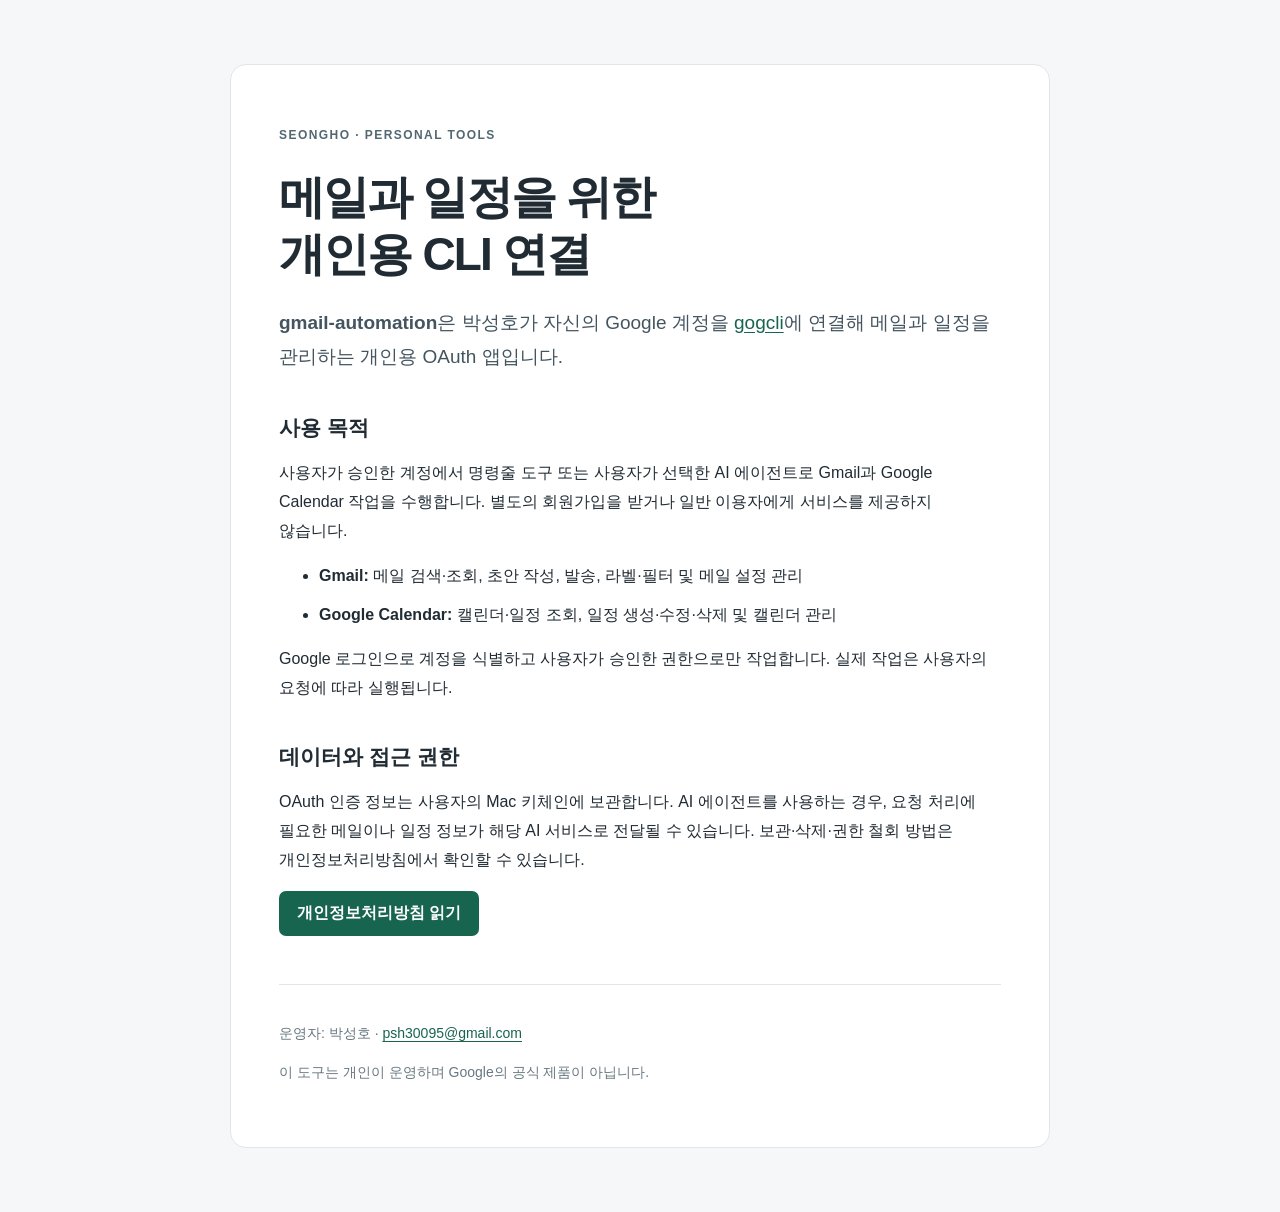
==== policy/gcp/index.html @ f9ce3a00 "docs: add personal Google OAuth pages under policy/gcp" ====
<!doctype html>
<html lang="ko">
<head>
  <meta charset="utf-8">
  <meta name="viewport" content="width=device-width, initial-scale=1">
  <meta name="description" content="박성호의 개인용 Gmail·Google Calendar CLI 연결 안내 및 개인정보처리방침.">
  <title>gmail-automation · 개인용 메일과 일정 도구</title>
  <link rel="stylesheet" href="style.css">
</head>
<body>
  <main>
    <p class="eyebrow">SEONGHO · PERSONAL TOOLS</p>
    <h1>메일과 일정을 위한<br>개인용 CLI 연결</h1>
    <p class="lead"><strong>gmail-automation</strong>은 박성호가 자신의 Google 계정을 <a href="https://gogcli.sh/">gogcli</a>에 연결해 메일과 일정을 관리하는 개인용 OAuth 앱입니다.</p>
    <section>
      <h2>사용 목적</h2>
      <p>사용자가 승인한 계정에서 명령줄 도구 또는 사용자가 선택한 AI 에이전트로 Gmail과 Google Calendar 작업을 수행합니다. 별도의 회원가입을 받거나 일반 이용자에게 서비스를 제공하지 않습니다.</p>
      <ul>
        <li><strong>Gmail:</strong> 메일 검색·조회, 초안 작성, 발송, 라벨·필터 및 메일 설정 관리</li>
        <li><strong>Google Calendar:</strong> 캘린더·일정 조회, 일정 생성·수정·삭제 및 캘린더 관리</li>
      </ul>
      <p>Google 로그인으로 계정을 식별하고 사용자가 승인한 권한으로만 작업합니다. 실제 작업은 사용자의 요청에 따라 실행됩니다.</p>
    </section>
    <section>
      <h2>데이터와 접근 권한</h2>
      <p>OAuth 인증 정보는 사용자의 Mac 키체인에 보관합니다. AI 에이전트를 사용하는 경우, 요청 처리에 필요한 메일이나 일정 정보가 해당 AI 서비스로 전달될 수 있습니다. 보관·삭제·권한 철회 방법은 개인정보처리방침에서 확인할 수 있습니다.</p>
      <a class="button" href="privacy.html">개인정보처리방침 읽기</a>
    </section>
    <footer>
      <p>운영자: 박성호 · <a href="mailto:psh30095@gmail.com">psh30095@gmail.com</a></p>
      <p>이 도구는 개인이 운영하며 Google의 공식 제품이 아닙니다.</p>
    </footer>
  </main>
</body>
</html>
---- policy/gcp/style.css ----
:root { color-scheme: light; font-family: -apple-system, BlinkMacSystemFont, "Segoe UI", sans-serif; color: #202b33; background: #f6f7f8; }
* { box-sizing: border-box; }
body { margin: 0; }
main { max-width: 820px; margin: 64px auto; padding: 48px; background: #fff; border: 1px solid #e2e6e9; border-radius: 16px; }
.eyebrow { font-size: 12px; font-weight: 700; letter-spacing: .12em; color: #536773; }
h1 { margin: 22px 0; font-size: clamp(30px, 5vw, 46px); line-height: 1.25; letter-spacing: -.04em; word-break: keep-all; }
h2 { font-size: 21px; margin-top: 0; }
p, li { line-height: 1.8; word-break: keep-all; overflow-wrap: anywhere; }
.lead { font-size: 19px; color: #445560; }
section { margin-top: 40px; }
li + li { margin-top: 10px; }
a { color: #17644f; text-underline-offset: 3px; }
a:focus-visible { outline: 3px solid #71bdaa; outline-offset: 4px; }
.button { display: inline-block; padding: 12px 18px; border-radius: 7px; background: #17644f; color: #fff; font-weight: 600; text-decoration: none; }
footer { margin-top: 48px; padding-top: 22px; border-top: 1px solid #e2e6e9; color: #687881; font-size: 14px; }
@media (max-width: 600px) { main { margin: 16px; padding: 28px 22px; } }
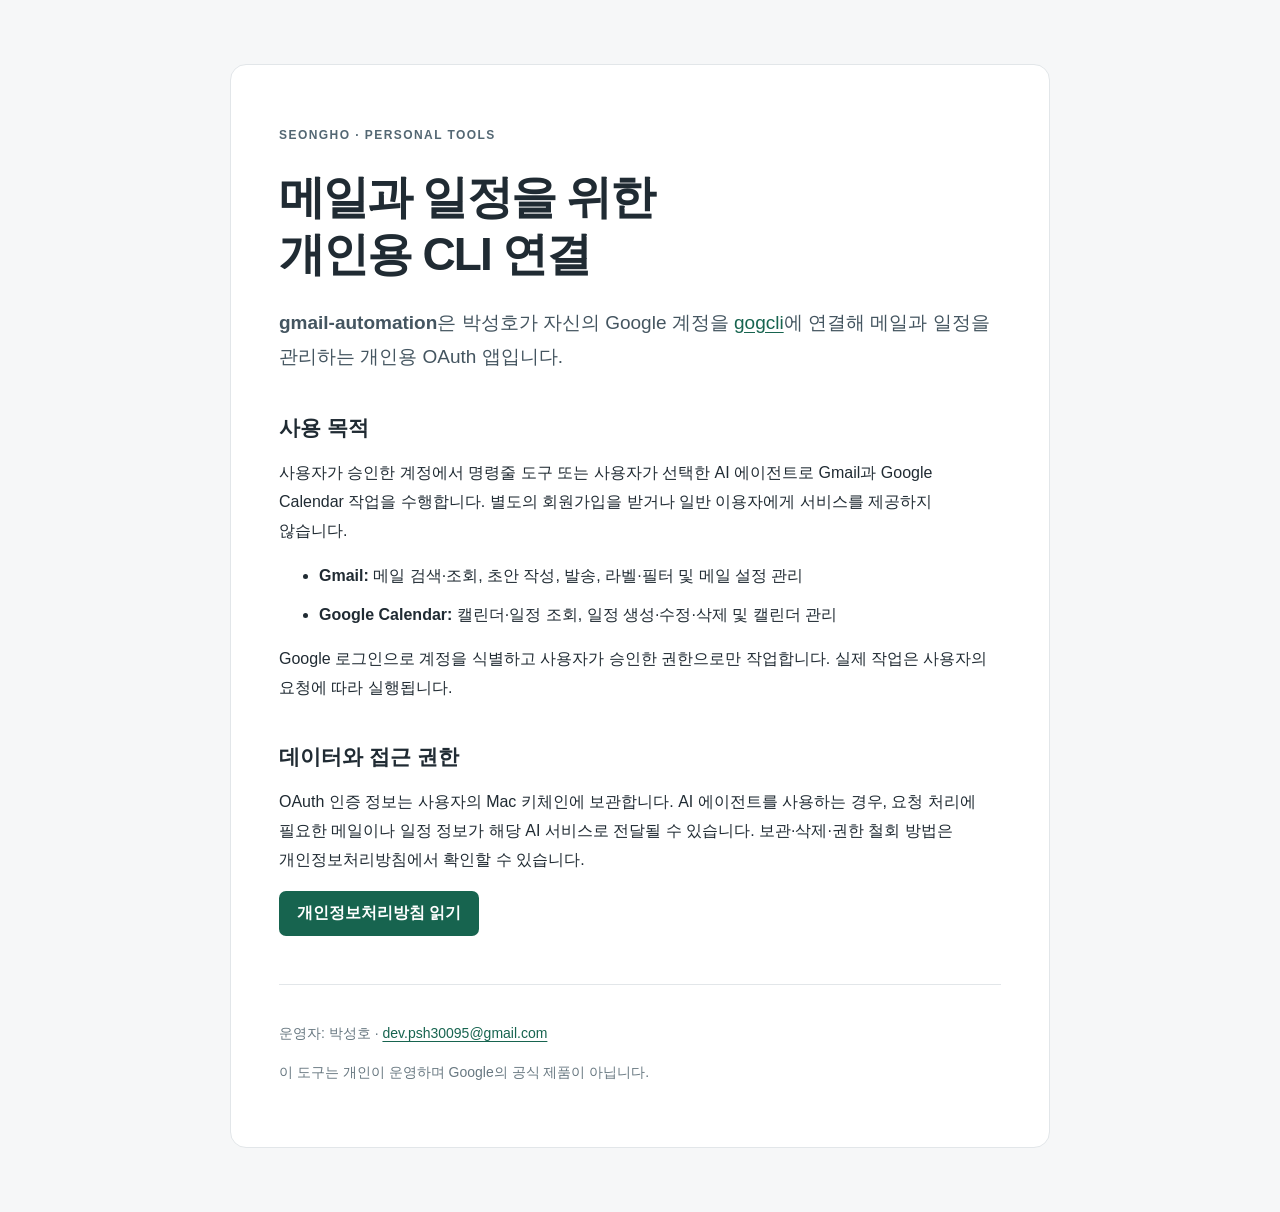
==== commit 95b82186: "fix: use designated support contact on public pages" ====
--- a/policy/gcp/index.html
+++ b/policy/gcp/index.html
@@ -27,7 +27,7 @@
       <a class="button" href="privacy.html">개인정보처리방침 읽기</a>
     </section>
     <footer>
-      <p>운영자: 박성호 · <a href="mailto:psh30095@gmail.com">psh30095@gmail.com</a></p>
+      <p>운영자: 박성호 · <a href="mailto:dev.psh30095@gmail.com">dev.psh30095@gmail.com</a></p>
       <p>이 도구는 개인이 운영하며 Google의 공식 제품이 아닙니다.</p>
     </footer>
   </main>
